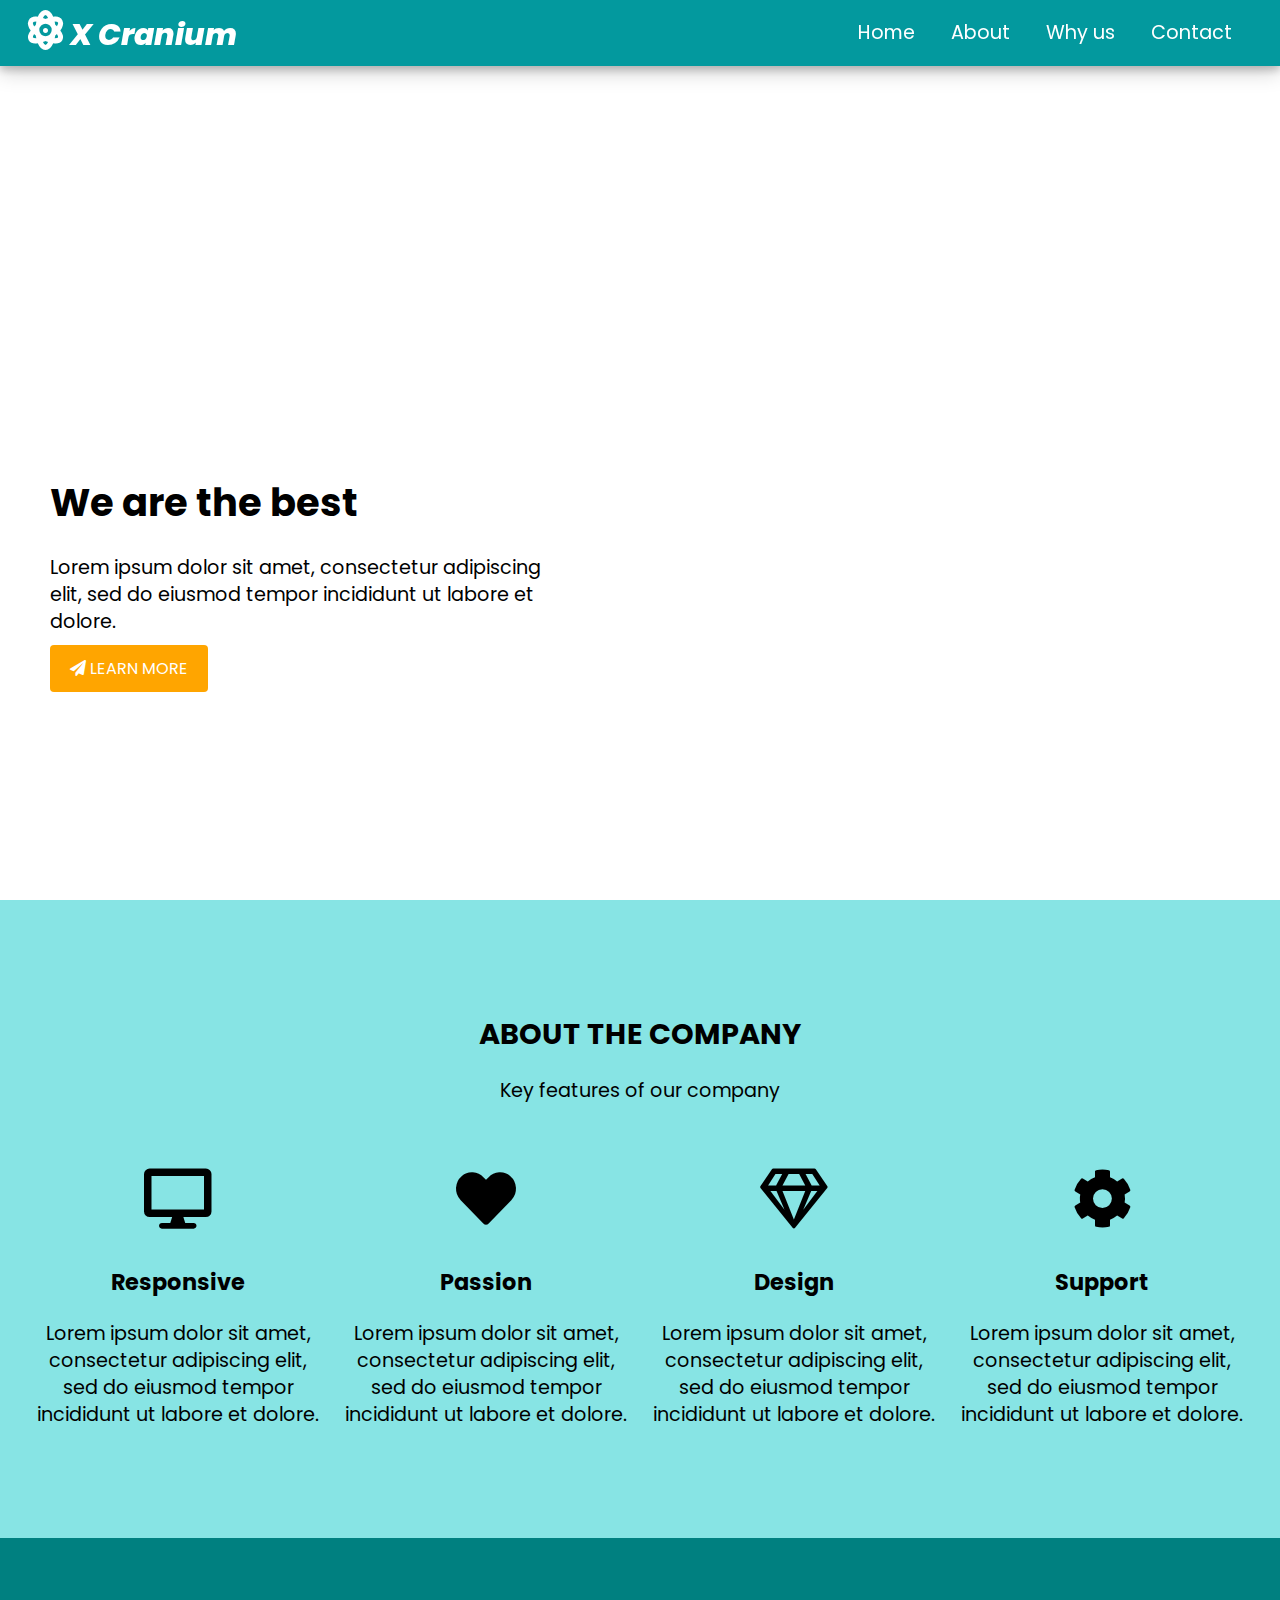
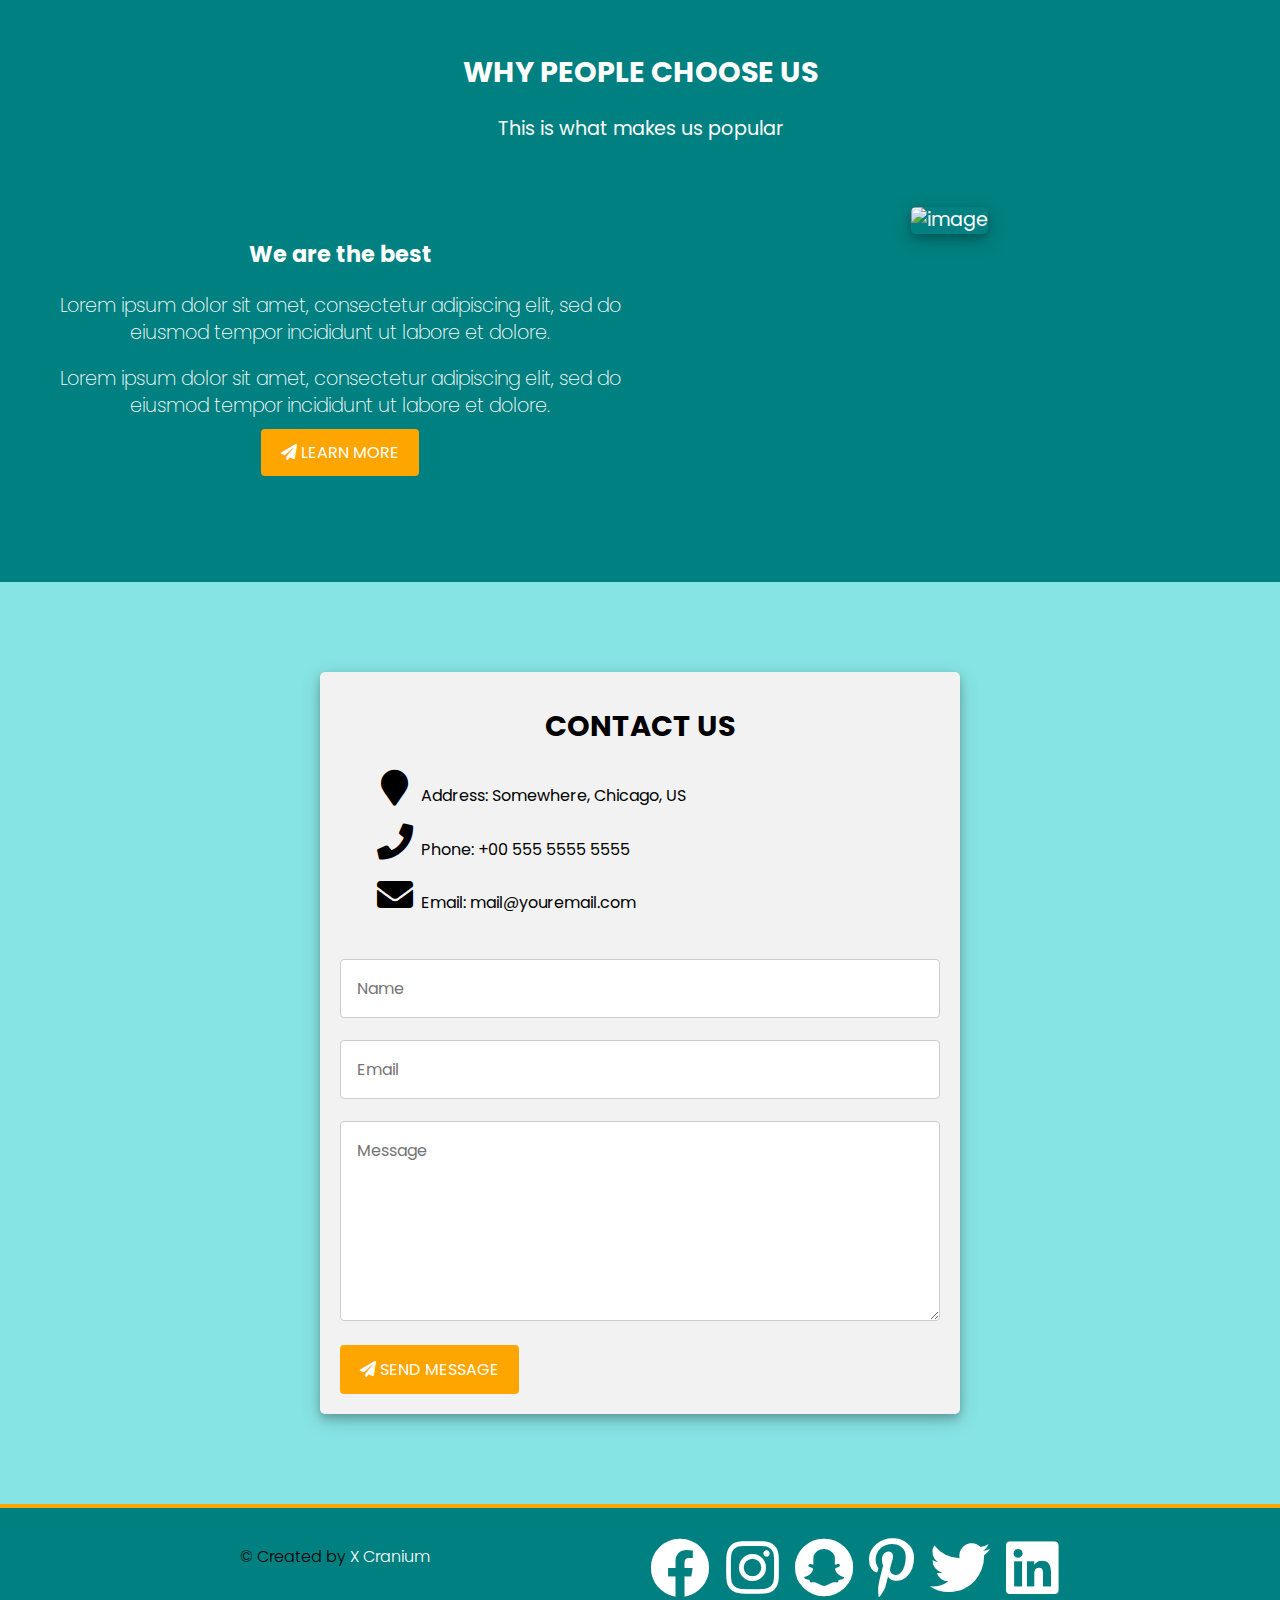
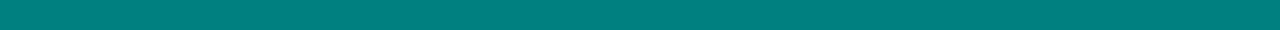
==== index.html @ ed3b2d3a "initial commit" ====
<!DOCTYPE html>
<html lang="en">
<head>
    <meta charset="UTF-8">
    <meta name="viewport" content="width=device-width, initial-scale=1.0">
    <title>Basic website</title>
    <link 
    rel="stylesheet" 
    href="style.css"
    />
    <link
    rel="stylesheet"
    href="https://use.fontawesome.com/releases/v5.8.2/css/all.css"
    />
    <link
    href="https://fonts.googleapis.com/css?family=Poppins:200i,300,400&display=swap"
    rel="stylesheet"
    />
</head>
<body>
    <div class="navbar">
        <div class="logo"><i class="fas fa-atom social fa-fw fa-large" ></i><i class="text-logo fa-fw">X Cranium</i>
           <!-- <img src="images/XCranium.png" alt="logo" height="60px"> -->
         </div>
         
         <div class="navbar-link navbar-link-toggle">
           <i class="fas fa-bars"></i>
         </div>

       <nav class="navbar-menu navbar-menu-right">
         <div class="navbar-link"> 
            <a href="#home">Home</a>
         </div>
         <div class="navbar-link">
            <a href="#about">About</a>
         </div>
         <div class="navbar-link">
            <a href="#why">Why us</a>
         </div>
         <div class="navbar-link">
            <a href="#contact">Contact</a>
        </div>
       </nav>
     </div>

     <header id="home" class="hero">

         <div class="hero-text">
             <div>
                <h1>We are the best</h1>
                <p>Lorem ipsum dolor sit amet, consectetur adipiscing elit, sed do eiusmod tempor incididunt ut labore et dolore.</p>
                    <a href="#about" class="button">
                        <i class="fa fa-paper-plane"></i> LEARN MORE
                    </a>
            </div>
         </div>
     
    </header>

<main>

    <div class="about-container" style="padding:90px 16px" id="about">
        <h2 class="heading">ABOUT THE COMPANY</h2>
        <p class="subheading">Key features of our company</p>
        <div class="row-padding center flex-container" style="margin-top:64px">
          <div class="quarter">
            <i class="fa fa-desktop margin-bottom fa-jumbo center"></i>
            <h3 class="subheading">Responsive</h3>
            <p>Lorem ipsum dolor sit amet, consectetur adipiscing elit, sed do eiusmod tempor incididunt ut labore et dolore.</p>
          </div>
          <div class="quarter">
            <i class="fa fa-heart margin-bottom fa-jumbo center"></i>
            <h3 class="subheading">Passion</h3>
            <p>Lorem ipsum dolor sit amet, consectetur adipiscing elit, sed do eiusmod tempor incididunt ut labore et dolore.</p>
          </div>
          <div class="quarter">
            <i class="far fa-gem margin-bottom fa-jumbo center"></i>
            <h3 class="subheading">Design</h3>
            <p>Lorem ipsum dolor sit amet, consectetur adipiscing elit, sed do eiusmod tempor incididunt ut labore et dolore.</p>
          </div>
          <div class="quarter">
            <i class="fa fa-cog margin-bottom fa-jumbo center"></i>
            <h3 class="subheading">Support</h3>
            <p>Lorem ipsum dolor sit amet, consectetur adipiscing elit, sed do eiusmod tempor incididunt ut labore et dolore.</p>
          </div>
        </div>
    </div>


    <div class="about-container" style="padding:90px 16px" id="why">
        <h2 class="heading">WHY PEOPLE CHOOSE US</h2>
        <p class="subheading">This is what makes us popular</p>
        <div class="center flex-container" style="margin-top:64px">
            <div class="why-col margin-bottom" style="padding:10px">
                <h3>We are the best</h3>
                <p class="text-thin">Lorem ipsum dolor sit amet, consectetur adipiscing elit, sed do eiusmod tempor incididunt ut labore et dolore.</p>
                <p class="text-thin">Lorem ipsum dolor sit amet, consectetur adipiscing elit, sed do eiusmod tempor incididunt ut labore et dolore.</p>
                    <a href="#about" class="button">
                        <i class="fa fa-paper-plane"></i> LEARN MORE
                    </a>
            </div>
            <div class="why-col">
                <img src="images/bg-woman.jpg" class="img-rad" width="100%" alt="image">
            </div>
        </div>
    </div>

    
    <div id="contact"></div>
        <div class="container">

            <h2 class="heading">CONTACT US</h2>

            <div class="contact-details">
              <p><i class="fa fa-map-marker fa-fw fa-upsize"></i> Address: Somewhere, Chicago, US</p>
              <p><i class="fa fa-phone fa-fw fa-upsize"></i> Phone: +00 555 5555 5555</p>
              <p><i class="fa fa-envelope fa-fw fa-upsize"> </i> Email: mail@youremail.com</p>
              <br>
            </div>
            <form method=”post” name=”contactform” action="action-page.php">
        
            <input type="text" id="name" name="name" placeholder="Name" required>

            <input type="email" id="email" name="email" placeholder="Email" required>

            <textarea id="message" name="message" placeholder="Message" style="height:200px"></textarea>
        
            <button class="button" type="submit">
                <i class="fa fa-paper-plane"></i> SEND MESSAGE
              </button>
        
            </form>
        </div>

    </div>

<script src="index.js"></script>
</main>
<footer>
    <div class="rights">
    <p>
      &copy; Created by
      <a href="#" target="_blank"
        >X Cranium</a>
    </p>
    </div>
    <div class="fa-jumbo">
        <a href="#"><i class="fab fa-facebook social"></i></a>
        <a href="#"><i class="fab fa-instagram social"></i></a>
        <a href="#"><i class="fab fa-snapchat social"></i></a>
        <a href="#"><i class="fab fa-pinterest-p social"></i></a>
        <a href="#"><i class="fab fa-twitter social"></i></a>
        <a href="#"><i class="fab fa-linkedin social"></i></a> 
    </div>
  </footer> 
</body>
</html>
---- style.css ----
body {
    padding: 0;
    margin: 0;
    font-family: 'Poppins', sans-serif;
    font-size: 1.2rem; /* 12px */
    font-weight: 400;
    line-height: 1.4;
}
.heading , .subheading {
    text-align: center;
}
a {
    text-decoration: none;
}
.fa-upsize {
    font-size: 36px;
}
.fa-large {
    font-size: 40px;
}
.fa-jumbo {
    font-size: 60px;
}
.text-thin {
    font-weight: 200;
}
.center {
    text-align: center;
}
.quarter {
    width: 24%;
    padding: 0 8px;
}

.flex-container {
    display: flex;
    flex-direction: row;
    justify-content: center;
}
.why-col {
    width: 48%;
}
.row-padding {
    padding: 0 8px;
}
.margin-bottom {
    margin-bottom: 16px!important
}
.logo {
    float: left;
    padding: 10px 10px 10px 20px;
}
.text-logo {
    color: white;
    font-size: 30px;
    font-family: 'Poppins', sans-serif !important;
    font-weight: 800;
}
.navbar {
    background-color: #03999e;
    display: flex;
    width: 100%;
    align-items: center;
    position: fixed;
    z-index: 10;
    box-shadow: 0 4px 8px 0 rgba(0, 0, 0, 0.2), 0 6px 20px 0 rgba(0, 0, 0, 0.19);
  } 
  .navbar-link {
    padding: 18px;
    text-align: center;  
    color: white;  
  }
  .navbar-link a {
    color: white;
  } 
  .navbar-menu {
    display: flex;
    padding-right: 30px;
  }
  .navbar-menu-right {
    margin-left: auto;
  } 
  .navbar-link-toggle {
    display: none;
  }
  
  @media only screen and (max-width: 768px) {
    .navbar-menu,
    .navbar {
      flex-direction: column;
    }    
    .navbar-menu {
      display:none;
      padding-right: 0px;
    }    
    .navbar-menu-right {
      margin-left:0;
    }    
    .navbar-toggle-show {
      display: flex;
    }    
    .navbar-link-toggle {
      align-self: flex-end;
      display: initial;
      position: absolute;
      cursor: pointer;
    } 
    .fa-upsize {
        font-size: 12px;
    }
    .flex-container {
        flex-direction: column;
    }
    .why-col {
        width: 100%;
    }
    .quarter {
        width: 100%;
        padding: 0 8px;
        text-align: center;
    }
    .hero-text {
        height: 30vh !important;
        width: 80% !important;
        padding-left: 10px !important;
    }
}

header {
    height: 100vh;
    background: url("../images/bg-woman.jpg") no-repeat center;     
    background-size: cover;
}
.hero-text {
    position: absolute;
    margin-top: 50vh;
    width: 40%;
    padding-left: 50px;
    z-index: 1;
}
main {
    background-color: rgb(135, 228, 228);
    padding-bottom: 30px;
} 
.about-container {
    padding: 0.01em 16px;
}
#why {
    background-color: teal;
    color: white;
}
.img-rad {
    border-radius: 5px;
    box-shadow: 0 4px 8px 0 rgba(0, 0, 0, 0.2), 0 6px 20px 0 rgba(0, 0, 0, 0.19);
}
#contact {
    margin-bottom: 90px;
}
.contact-details {
    font-size: 16px;
    padding-left: 32px;
}

/* Style inputs with type="text", select elements and textareas */
input[type=text], input[type=email], textarea {
    width: 100%; /* Full width */
    padding: 16px; /* Some padding */ 
    border: 1px solid #ccc; /* Gray border */
    border-radius: 4px; /* Rounded borders */
    box-sizing: border-box; /* Make sure that padding and width stays in place */
    margin-top: 6px; /* Add a top margin */
    margin-bottom: 16px; /* Bottom margin */
    resize: vertical;/* Allow the user to vertically resize the textarea (not horizontally) */
    font-size: 16px;
    font-family: 'Poppins', sans-serif;
} 
  /* Style the submit button with a specific background color etc */
    .button {
    background-color: orange;
    color: white;
    padding: 12px 20px;
    border: none;
    border-radius: 4px;
    cursor: pointer;
    font-size: 16px;
    font-family: 'Poppins', sans-serif;
}
    .button:hover {
    background-color: lightsalmon;
} 
    .container {
    border-radius: 5px;
    background-color: #f2f2f2;
    padding: 10px 20px 20px 20px;
    max-width: 600px;
    margin: auto;
    margin-top: 30px;
    margin-bottom: 60px;
    box-shadow: 0 4px 8px 0 rgba(0, 0, 0, 0.2), 0 6px 20px 0 rgba(0, 0, 0, 0.19);
}

footer {
    font-weight: 300;
    display: flex;
    justify-content: space-evenly;
    padding: 1.2rem;
    background: teal;
    border-top: 4px solid orange;
  }
  footer > div > p {
    margin: 1.2rem;
    font-size: 16px;
  }
  footer > div > p > a {
      color: white;
  } 
  footer > div > i {
    vertical-align: middle;
  }
  .social {
      color: white;
  }
  .social:hover {
    color: rgba(255, 255, 255, 0.5);
}
  
@media (max-width: 28.75em) {
    footer {
      flex-direction: column;
      text-align: center;
    }
}
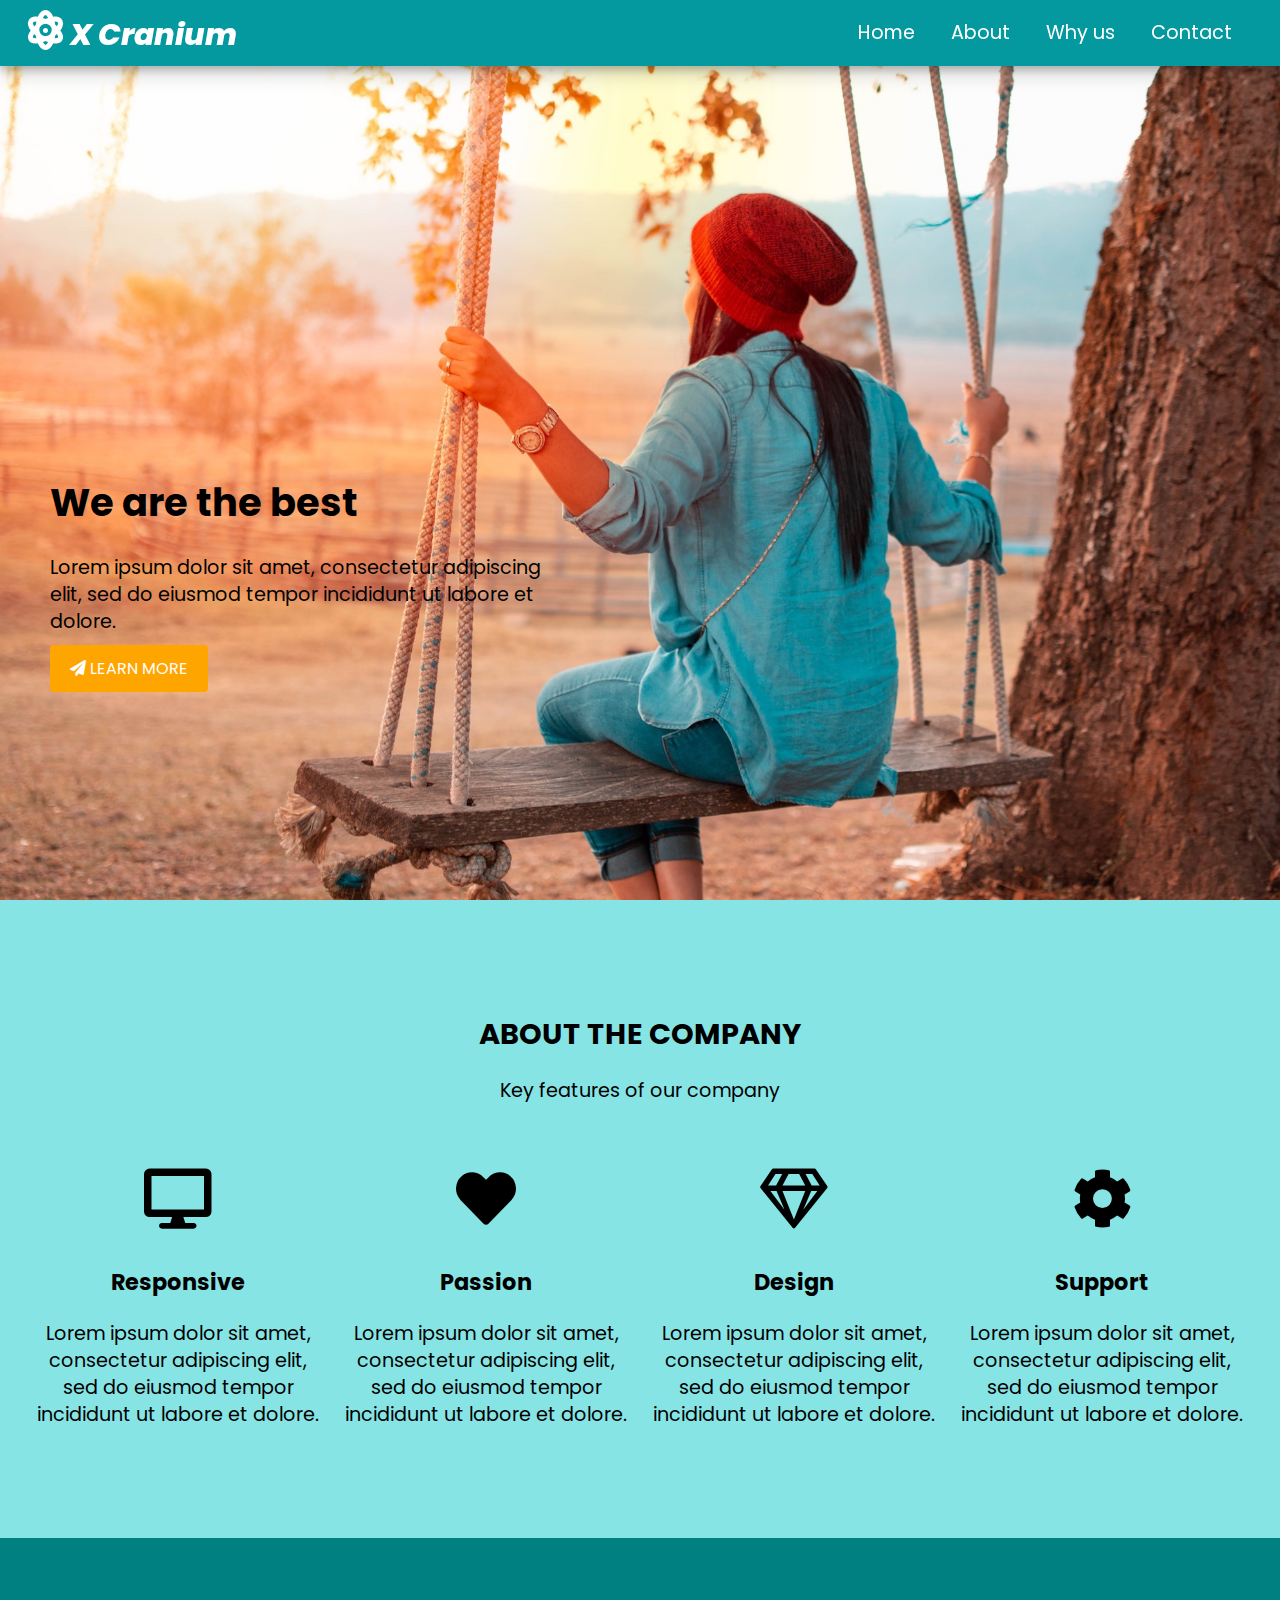
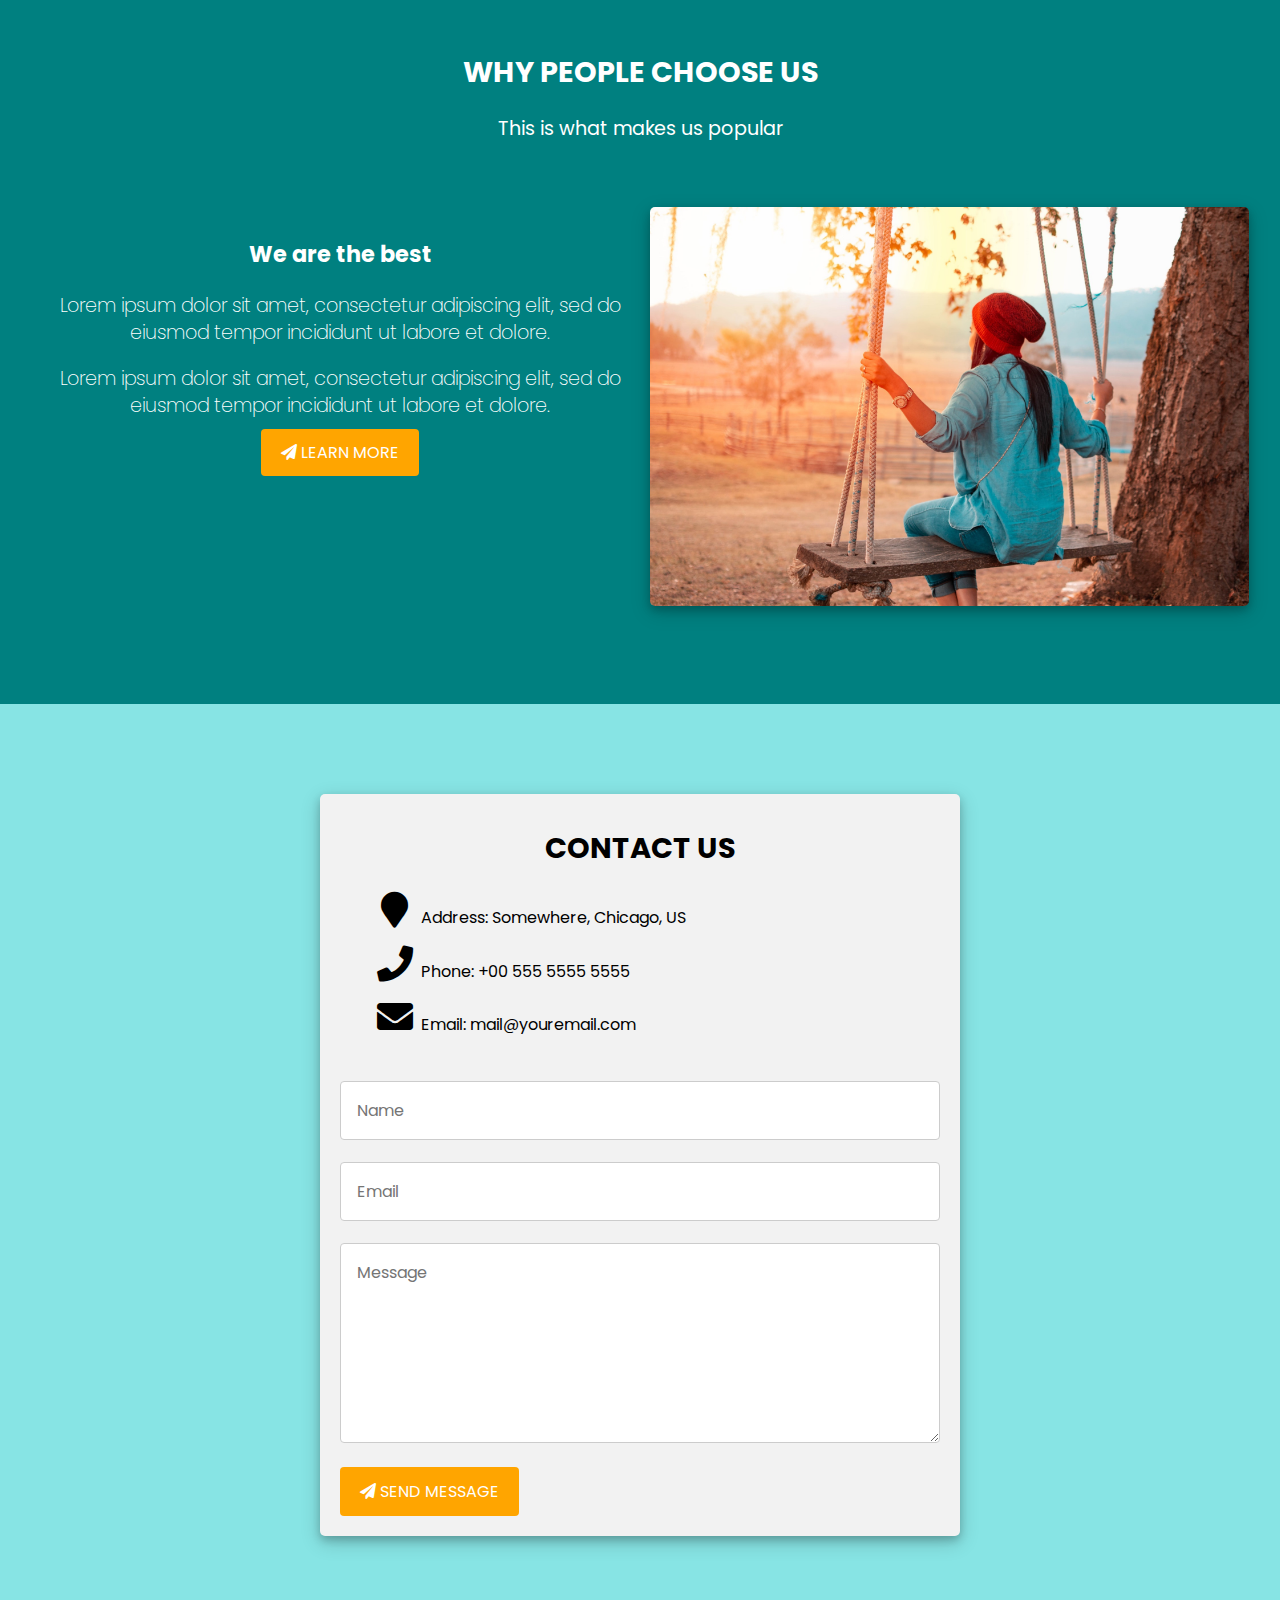
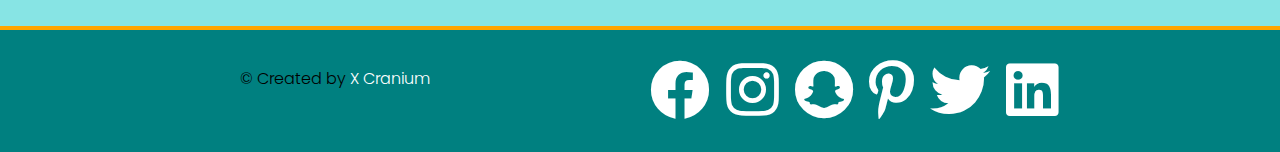
==== commit 05eb6026: "final commit" ====
--- a/index.html
+++ b/index.html
@@ -117,18 +117,18 @@
               <p><i class="fa fa-envelope fa-fw fa-upsize"> </i> Email: mail@youremail.com</p>
               <br>
             </div>
-            <form method=”post” name=”contactform” action="action-page.php">
+            <form name="myform" method="POST" action="action-page.php">
         
-            <input type="text" id="name" name="name" placeholder="Name" required>
+            <input type="text" id="Name" name="Name" placeholder="Name" required>
 
-            <input type="email" id="email" name="email" placeholder="Email" required>
+            <input type="email" id="Email" name="Email" placeholder="Email" required>
 
-            <textarea id="message" name="message" placeholder="Message" style="height:200px"></textarea>
+            <textarea id="message" name="Message" placeholder="Message" style="height:200px"></textarea>
         
             <button class="button" type="submit">
-                <i class="fa fa-paper-plane"></i> SEND MESSAGE
+                <i class="fa fa-paper-plane"></i> SEND MESSAGE 
               </button>
-        
+
             </form>
         </div>
 
--- a/style.css
+++ b/style.css
@@ -45,6 +45,9 @@
 }
 .margin-bottom {
     margin-bottom: 16px!important
+}
+.margin-top {
+    margin-top: 40px!important
 }
 .logo {
     float: left;
